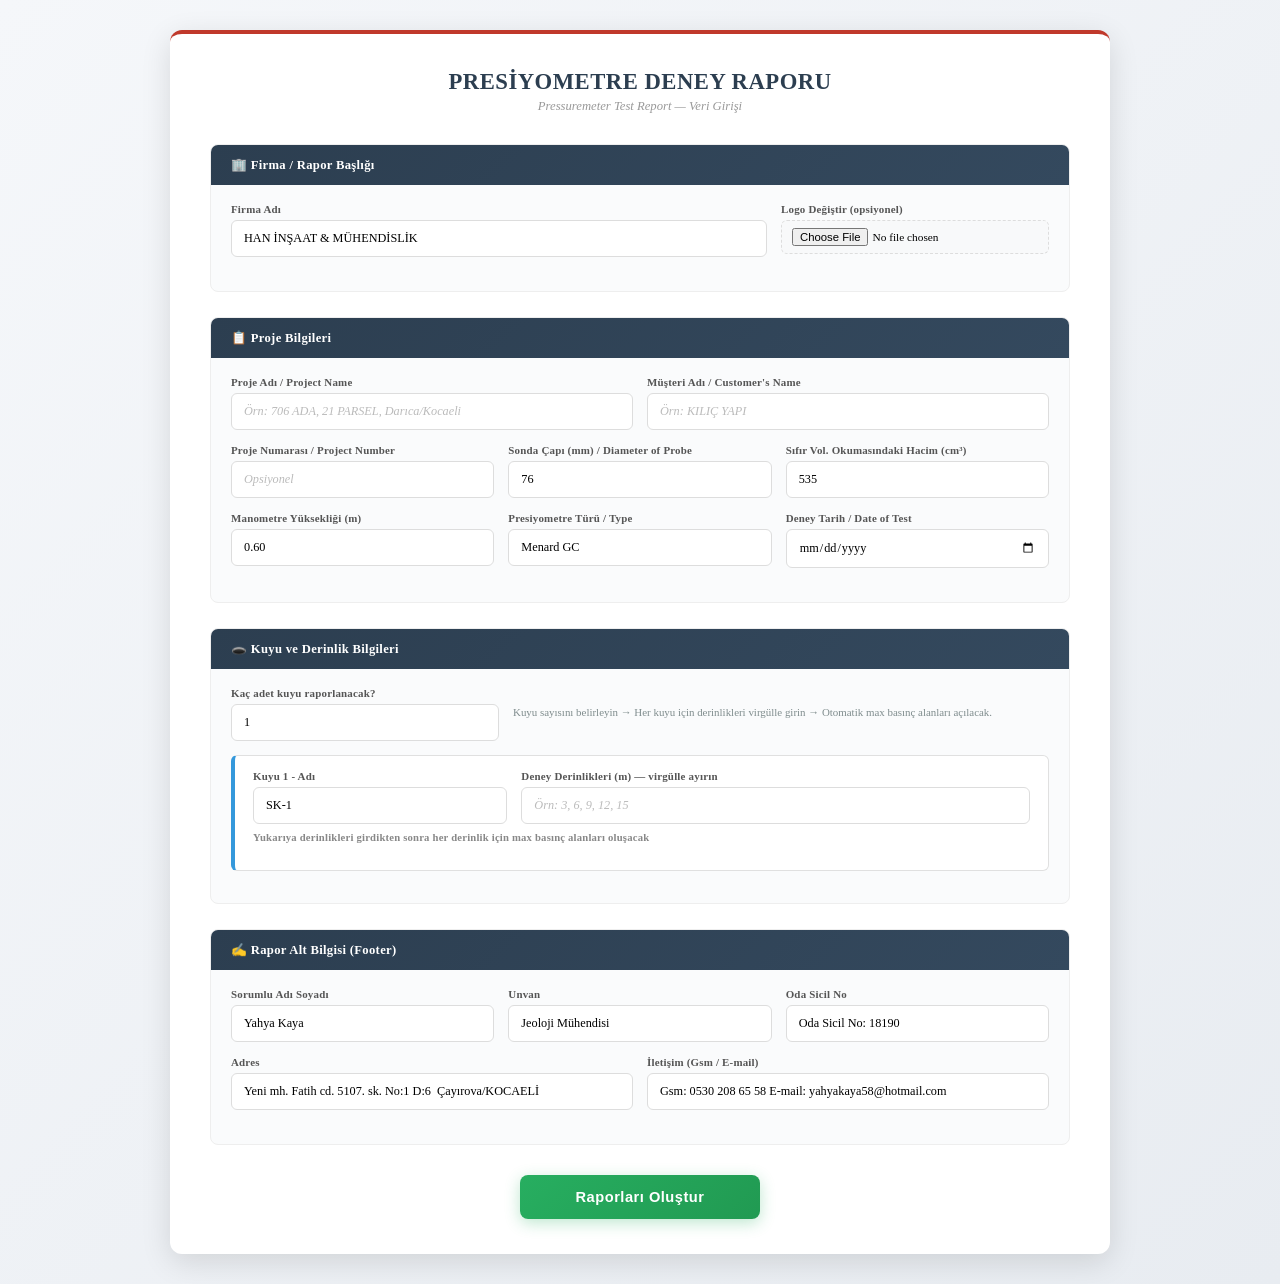
==== templates/index.html @ 732aefa0 "Add files via upload" ====
<!DOCTYPE html>
<html lang="tr">
<head>
    <meta charset="UTF-8">
    <meta name="viewport" content="width=device-width, initial-scale=1.0">
    <title>Presiyometre Deney Raporu - Veri Girişi</title>
    <link rel="stylesheet" href="/static/style.css">
</head>
<body>
    <div class="form-container">
        <h1>PRESİYOMETRE DENEY RAPORU</h1>
        <h2>Pressuremeter Test Report — Veri Girişi</h2>

        <form action="/rapor" method="POST" id="mainForm" enctype="multipart/form-data">
            <!-- FİRMA / BAŞLIK BİLGİLERİ -->
            <div class="form-section">
                <h3>🏢 Firma / Rapor Başlığı</h3>

                <div class="form-row">
                    <div class="form-group wide">
                        <label>Firma Adı</label>
                        <input type="text" name="firma_adi" value="HAN İNŞAAT & MÜHENDİSLİK">
                    </div>
                    <div class="form-group">
                        <label>Logo Değiştir (opsiyonel)</label>
                        <input type="file" name="logo_dosya" accept="image/*">
                    </div>
                </div>
            </div>

            <!-- GENEL BİLGİLER -->
            <div class="form-section">
                <h3>📋 Proje Bilgileri</h3>

                <div class="form-row">
                    <div class="form-group wide">
                        <label>Proje Adı / Project Name</label>
                        <input type="text" name="proje_adi" placeholder="Örn: 706 ADA, 21 PARSEL, Darıca/Kocaeli" required>
                    </div>
                    <div class="form-group wide">
                        <label>Müşteri Adı / Customer's Name</label>
                        <input type="text" name="musteri_adi" placeholder="Örn: KILIÇ YAPI" required>
                    </div>
                </div>

                <div class="form-row">
                    <div class="form-group">
                        <label>Proje Numarası / Project Number</label>
                        <input type="text" name="proje_numarasi" placeholder="Opsiyonel">
                    </div>
                    <div class="form-group">
                        <label>Sonda Çapı (mm) / Diameter of Probe</label>
                        <input type="number" name="sonda_capi" value="76" required>
                    </div>
                    <div class="form-group">
                        <label>Sıfır Vol. Okumasındaki Hacim (cm³)</label>
                        <input type="number" name="sifir_vol_hacim" value="535" required>
                    </div>
                </div>

                <div class="form-row">
                    <div class="form-group">
                        <label>Manometre Yüksekliği (m)</label>
                        <input type="number" name="manometre_yuksekligi" value="0.60" step="0.01" required>
                    </div>
                    <div class="form-group">
                        <label>Presiyometre Türü / Type</label>
                        <input type="text" name="presiyometre_turu" value="Menard GC" required>
                    </div>
                    <div class="form-group">
                        <label>Deney Tarih / Date of Test</label>
                        <input type="date" name="deney_tarih">
                    </div>
                </div>
            </div>

            <!-- KUYU ve DERİNLİK BİLGİLERİ -->
            <div class="form-section">
                <h3>🕳️ Kuyu ve Derinlik Bilgileri</h3>

                <div class="form-row">
                    <div class="form-group">
                        <label>Kaç adet kuyu raporlanacak?</label>
                        <input type="number" id="kuyuSayisi" min="1" max="10" value="1" 
                               onchange="generateKuyuFields()" oninput="generateKuyuFields()">
                    </div>
                    <div class="form-group wide">
                        <p style="font-size:0.82em; color:#7f8c8d; margin-top:18px; line-height:1.4;">
                            Kuyu sayısını belirleyin → Her kuyu için derinlikleri virgülle girin → Otomatik max basınç alanları açılacak.
                        </p>
                    </div>
                </div>

                <div id="kuyuContainer"></div>

                <!-- Toplam rapor sayısı -->
                <div id="raporOzet" class="rapor-ozet" style="display:none;">
                    <strong>Toplam oluşturulacak rapor sayısı: <span id="toplamRapor">0</span></strong>
                </div>
            </div>

            <!-- FOOTER / İMZA BİLGİLERİ -->
            <div class="form-section">
                <h3>✍️ Rapor Alt Bilgisi (Footer)</h3>

                <div class="form-row">
                    <div class="form-group">
                        <label>Sorumlu Adı Soyadı</label>
                        <input type="text" name="sorumlu_adi" value="Yahya Kaya">
                    </div>
                    <div class="form-group">
                        <label>Unvan</label>
                        <input type="text" name="sorumlu_unvan" value="Jeoloji Mühendisi">
                    </div>
                    <div class="form-group">
                        <label>Oda Sicil No</label>
                        <input type="text" name="sicil_no" value="Oda Sicil No: 18190">
                    </div>
                </div>

                <div class="form-row">
                    <div class="form-group wide">
                        <label>Adres</label>
                        <input type="text" name="adres" value="Yeni mh. Fatih cd. 5107. sk. No:1 D:6  Çayırova/KOCAELİ">
                    </div>
                    <div class="form-group wide">
                        <label>İletişim (Gsm / E-mail)</label>
                        <input type="text" name="iletisim" value="Gsm: 0530 208 65 58 E-mail: yahyakaya58@hotmail.com">
                    </div>
                </div>
            </div>

            <button type="submit" class="btn-generate">Raporları Oluştur</button>
        </form>
    </div>

    <script>
        function generateKuyuFields() {
            const sayi = parseInt(document.getElementById('kuyuSayisi').value) || 1;
            const container = document.getElementById('kuyuContainer');
            container.innerHTML = '';

            for (let i = 1; i <= sayi; i++) {
                const div = document.createElement('div');
                div.className = 'kuyu-block';
                div.innerHTML = `
                    <div class="kuyu-header">
                        <div class="form-row">
                            <div class="form-group">
                                <label>Kuyu ${i} - Adı</label>
                                <input type="text" name="kuyu_${i}_adi" value="SK-${i}" required>
                            </div>
                            <div class="form-group wide">
                                <label>Deney Derinlikleri (m) — virgülle ayırın</label>
                                <input type="text" name="kuyu_${i}_derinlikler" 
                                       placeholder="Örn: 3, 6, 9, 12, 15" required
                                       oninput="generateBasincFields(${i}); updateRaporSayisi();"
                                       id="derinlik_${i}">
                            </div>
                        </div>
                        <div class="form-row" id="basinc_container_${i}">
                            <div class="form-group wide">
                                <label style="color:#888; font-size:0.8em;">Yukarıya derinlikleri girdikten sonra her derinlik için max basınç alanları oluşacak</label>
                            </div>
                        </div>
                    </div>
                `;
                container.appendChild(div);
            }

            // Hidden input for kuyu sayısı
            let hiddenInput = document.getElementById('kuyuSayisiHidden');
            if (!hiddenInput) {
                hiddenInput = document.createElement('input');
                hiddenInput.type = 'hidden';
                hiddenInput.id = 'kuyuSayisiHidden';
                hiddenInput.name = 'kuyu_sayisi';
                container.appendChild(hiddenInput);
            }
            hiddenInput.value = sayi;

            updateRaporSayisi();
        }

        function generateBasincFields(kuyuIdx) {
            const derinlikInput = document.getElementById(`derinlik_${kuyuIdx}`);
            const container = document.getElementById(`basinc_container_${kuyuIdx}`);
            const derinlikler = derinlikInput.value.split(',').filter(d => d.trim() !== '');
            
            if (derinlikler.length === 0) {
                container.innerHTML = `<div class="form-group wide">
                    <label style="color:#888; font-size:0.8em;">Yukarıya derinlikleri girdikten sonra her derinlik için max basınç alanları oluşacak</label>
                </div>`;
                return;
            }

            let html = '<label style="font-size:0.85em; font-weight:600; color:#555; margin-bottom:5px; display:block;">Her derinlik için Max Deney Basıncı (bar):</label><div class="form-row" style="flex-wrap:wrap; gap:8px;">';
            
            derinlikler.forEach((d, idx) => {
                const depth = d.trim();
                html += `
                    <div class="form-group" style="min-width:100px; flex:0 0 auto;">
                        <label style="font-size:0.75em; text-align:center;">${depth} m</label>
                        <input type="number" name="kuyu_${kuyuIdx}_basinc_${idx}" 
                               value="20" min="5" max="60" style="width:80px; text-align:center;" required>
                    </div>`;
            });
            
            html += '</div>';
            container.innerHTML = html;
        }

        function updateRaporSayisi() {
            const sayi = parseInt(document.getElementById('kuyuSayisi').value) || 1;
            let toplam = 0;

            for (let i = 1; i <= sayi; i++) {
                const input = document.querySelector(`[name="kuyu_${i}_derinlikler"]`);
                if (input && input.value.trim()) {
                    const derinlikler = input.value.split(',').filter(d => d.trim() !== '');
                    toplam += derinlikler.length;
                }
            }

            const ozetDiv = document.getElementById('raporOzet');
            const toplamSpan = document.getElementById('toplamRapor');
            if (toplam > 0) {
                ozetDiv.style.display = 'block';
                toplamSpan.textContent = toplam;
            } else {
                ozetDiv.style.display = 'none';
            }
        }

        // Sayfa yüklendiğinde ilk kuyu alanını oluştur
        generateKuyuFields();
    </script>
</body>
</html>
---- static/style.css ----
/* ===== GENEL SAYFA AYARLARI ===== */
@page {
    size: A4;
    margin: 5mm 5mm 3mm 5mm;
}

* {
    margin: 0;
    padding: 0;
    box-sizing: border-box;
}

body {
    font-family: 'Times New Roman', Times, serif;
    font-size: 10pt;
    background: linear-gradient(135deg, #f5f7fa 0%, #e8ecf1 100%);
    min-height: 100vh;
}

/* ===== RAPOR SAYFASI ===== */
.rapor-sayfa {
    width: 200mm;
    min-height: 287mm;
    margin: 10mm auto;
    padding: 5mm;
    padding-bottom: 20px;
    background: white;
    box-shadow: 0 2px 10px rgba(0,0,0,0.2);
    position: relative;
}

.sayfa-altbilgi {
    position: absolute;
    bottom: 5px;
    left: 5mm;
    right: 5mm;
    text-align: center;
    font-size: 7.5pt;
    font-weight: bold;
    border-top: 1px solid #000;
    padding-top: 2px;
}

.sayfa-imza {
    position: absolute;
    bottom: 30px;
    right: 15mm;
    text-align: center;
    font-size: 10pt;
    line-height: 1.3;
}

@media print {
    body { background: white; }
    .rapor-sayfa {
        width: 100%;
        margin: 0;
        padding: 5mm;
        box-shadow: none;
        page-break-after: always;
    }
    .no-print { display: none !important; }
}


/* ===== BAŞLIK KISMI ===== */
.header-section {
    display: flex;
    align-items: center;
    border: 1px solid #000;
    margin-bottom: 0;
}

.header-logo {
    width: 80px;
    padding: 5px;
    border-right: 1px solid #000;
    display: flex;
    align-items: center;
    justify-content: center;
}

.header-logo img {
    max-width: 70px;
    max-height: 45px;
}

.header-title {
    flex: 1;
    text-align: center;
    padding: 8px;
}

.header-title .tr-title {
    font-size: 14pt;
    font-weight: bold;
}

.header-title .firma-adi {
    font-size: 12pt;
    font-weight: bold;
    font-style: italic;
    margin-bottom: 2px;
}

.header-title .en-title {
    font-size: 10pt;
    font-style: italic;
    color: #333;
}

/* ===== BİLGİ TABLOSU ===== */
.info-table {
    width: 100%;
    border-collapse: collapse;
    margin-bottom: 0;
}

.info-table td {
    border: 1px solid #000;
    padding: 1px 3px;
    vertical-align: middle;
    height: 18px;
}

.info-table .label-cell {
    background-color: #FFE4C4;
    font-style: italic;
    width: 15%;
}

.info-table .label-cell .tr-text {
    font-weight: bold;
    font-size: 8pt;
    display: block;
}

.info-table .label-cell .en-text {
    font-size: 7pt;
    font-style: italic;
    color: #555;
    display: block;
}

.info-table .value-cell {
    text-align: center;
    font-size: 9pt;
}

.info-table .value-cell.bold {
    font-weight: bold;
    font-size: 10pt;
}

/* ===== VERİ TABLOSU ===== */
.data-table {
    width: 100%;
    border-collapse: collapse;
    margin-bottom: 0;
}

.data-table th,
.data-table td {
    border: 1px solid #000;
    text-align: center;
    vertical-align: middle;
    padding: 2px 3px;
}

.data-table thead th {
    background-color: #FFFFCC;
    font-size: 7pt;
    font-weight: bold;
    font-style: italic;
    height: 32px;
    padding: 1px 2px;
}

.data-table thead th .tr-text {
    font-weight: bold;
    font-size: 8pt;
    display: block;
}

.data-table thead th .en-text {
    font-weight: normal;
    font-size: 7pt;
    font-style: italic;
    color: #555;
    display: block;
}

.data-table thead .unit-row th {
    height: 14px;
    font-size: 7pt;
    font-weight: normal;
    font-style: italic;
}

.data-table tbody td {
    height: 12px;
    font-size: 7.5pt;
    padding: 0px 2px;
}

.data-table tbody td.kademe {
    font-weight: bold;
    background-color: #f9f9f9;
}

/* ===== BELİRLENEN DEĞERLER ===== */
.results-table {
    width: 100%;
    border-collapse: collapse;
    margin-top: 2px;
}

.results-table td {
    border: 1px solid #000;
    padding: 4px 6px;
    text-align: center;
    vertical-align: middle;
    height: 26px;
}

.results-table .result-label {
    background-color: #FFFFCC;
    font-size: 8pt;
    font-weight: bold;
    font-style: italic;
}

.results-table .result-value {
    font-size: 11pt;
    font-weight: bold;
}

.results-table .section-title {
    text-align: left;
    font-size: 9pt;
    font-weight: bold;
    font-style: italic;
}

/* ===== GRAFİK ALANI ===== */
.chart-section {
    margin-top: 3px;
    border: 1px solid #ccc;
    padding: 3px;
}

.chart-section .chart-title {
    text-align: center;
    font-size: 9pt;
    font-weight: bold;
    font-style: italic;
    margin-bottom: 5px;
}

.chart-container {
    width: 100%;
    height: 250px;
    display: flex;
    align-items: center;
    justify-content: center;
    color: #999;
    font-style: italic;
}

/* ===== ALT HESAPLAMA ===== */
.bottom-calc-table {
    width: 100%;
    border-collapse: collapse;
    margin-top: 2px;
}

.bottom-calc-table td {
    border: 1px solid #000;
    padding: 3px 5px;
    text-align: center;
    vertical-align: middle;
    height: 22px;
    font-size: 8pt;
}

.bottom-calc-table .calc-label {
    background-color: #FFFFCC;
    font-weight: bold;
    font-style: italic;
}

.bottom-calc-table .calc-value {
    font-size: 10pt;
    font-weight: bold;
}

/* ===== ALT NOTLAR ===== */
.footer-notes {
    margin-top: 3px;
    font-size: 6.5pt;
    font-style: italic;
    color: #333;
    line-height: 1.2;
    border-top: 1px solid #000;
    padding-top: 2px;
}

/* ===== FOOTER TABLOSU ===== */
.footer-table {
    width: 100%;
    border-collapse: collapse;
    margin-top: 3px;
}

.footer-table td {
    border: none;
    padding: 2px 5px;
    vertical-align: middle;
}

.footer-table .footer-empty {
    width: 25%;
}

.footer-table .footer-signature {
    text-align: center;
    font-size: 10pt;
    line-height: 1.3;
}

.footer-table .footer-address {
    text-align: center;
    font-size: 8pt;
    font-weight: bold;
    line-height: 1.3;
}

/* ===== GİRİŞ FORMU ===== */
.form-container {
    max-width: 940px;
    margin: 30px auto;
    background: white;
    padding: 35px 40px;
    border-radius: 12px;
    box-shadow: 0 8px 30px rgba(0,0,0,0.12);
    border-top: 4px solid #c0392b;
}

.form-container h1 {
    text-align: center;
    color: #2c3e50;
    margin-bottom: 4px;
    font-size: 1.7em;
    letter-spacing: 0.5px;
}

.form-container h2 {
    text-align: center;
    color: #999;
    font-weight: normal;
    font-style: italic;
    margin-bottom: 30px;
    font-size: 0.95em;
}

.form-section {
    margin-bottom: 25px;
    padding: 20px;
    background: #fafbfc;
    border-radius: 8px;
    border: 1px solid #eee;
}

.form-section h3 {
    color: #2c3e50;
    margin: -20px -20px 18px -20px;
    padding: 12px 20px;
    background: linear-gradient(135deg, #2c3e50, #34495e);
    color: white;
    border-radius: 7px 7px 0 0;
    font-size: 0.95em;
    letter-spacing: 0.3px;
}

.form-row {
    display: flex;
    gap: 14px;
    margin-bottom: 14px;
    flex-wrap: wrap;
}

.form-group {
    flex: 1;
    min-width: 180px;
}

.form-group.wide {
    flex: 2;
    min-width: 280px;
}

.form-group label {
    display: block;
    margin-bottom: 5px;
    font-size: 0.82em;
    color: #555;
    font-weight: 600;
    letter-spacing: 0.2px;
}

.form-group input,
.form-group select {
    width: 100%;
    padding: 10px 12px;
    border: 1.5px solid #ddd;
    border-radius: 6px;
    font-size: 0.92em;
    font-family: 'Segoe UI', 'Times New Roman', serif;
    transition: border-color 0.3s, box-shadow 0.3s;
    background: white;
}

.form-group input:focus,
.form-group select:focus {
    outline: none;
    border-color: #3498db;
    box-shadow: 0 0 0 3px rgba(52, 152, 219, 0.1);
}

.form-group input[type="file"] {
    padding: 7px 10px;
    font-size: 0.85em;
    border-style: dashed;
    background: #f8f9fa;
    cursor: pointer;
}

.form-group input::placeholder {
    color: #bbb;
    font-style: italic;
}

.btn-generate {
    display: block;
    margin: 30px auto 0;
    background: linear-gradient(135deg, #27ae60, #219a52);
    color: white;
    border: none;
    padding: 14px 55px;
    font-size: 1.1em;
    font-weight: bold;
    border-radius: 8px;
    cursor: pointer;
    transition: transform 0.2s, box-shadow 0.2s;
    box-shadow: 0 4px 15px rgba(39, 174, 96, 0.3);
    letter-spacing: 0.5px;
}

.btn-generate:hover {
    transform: translateY(-2px);
    box-shadow: 0 6px 20px rgba(39, 174, 96, 0.4);
}

.btn-generate:active {
    transform: translateY(0);
}

.btn-print {
    display: inline-block;
    background: linear-gradient(135deg, #2c3e50, #34495e);
    color: white;
    border: none;
    padding: 10px 28px;
    font-size: 0.95em;
    border-radius: 6px;
    cursor: pointer;
    transition: background 0.3s;
}

.btn-print:hover {
    background: linear-gradient(135deg, #1a252f, #2c3e50);
}

/* ===== KUYU BLOKLARI ===== */
.kuyu-block {
    background: white;
    border: 1.5px solid #e0e0e0;
    border-left: 4px solid #3498db;
    border-radius: 6px;
    padding: 14px 18px;
    margin-bottom: 12px;
    transition: border-color 0.3s, box-shadow 0.3s;
}

.kuyu-block:hover {
    border-left-color: #2980b9;
    box-shadow: 0 2px 8px rgba(52, 152, 219, 0.1);
}

.kuyu-block .form-row {
    margin-bottom: 8px;
}

.rapor-ozet {
    background: linear-gradient(135deg, #d4edda, #c3e6cb);
    border: 1px solid #28a745;
    border-radius: 6px;
    padding: 14px 20px;
    margin-top: 15px;
    text-align: center;
    font-size: 1.05em;
    color: #155724;
    font-weight: 500;
}
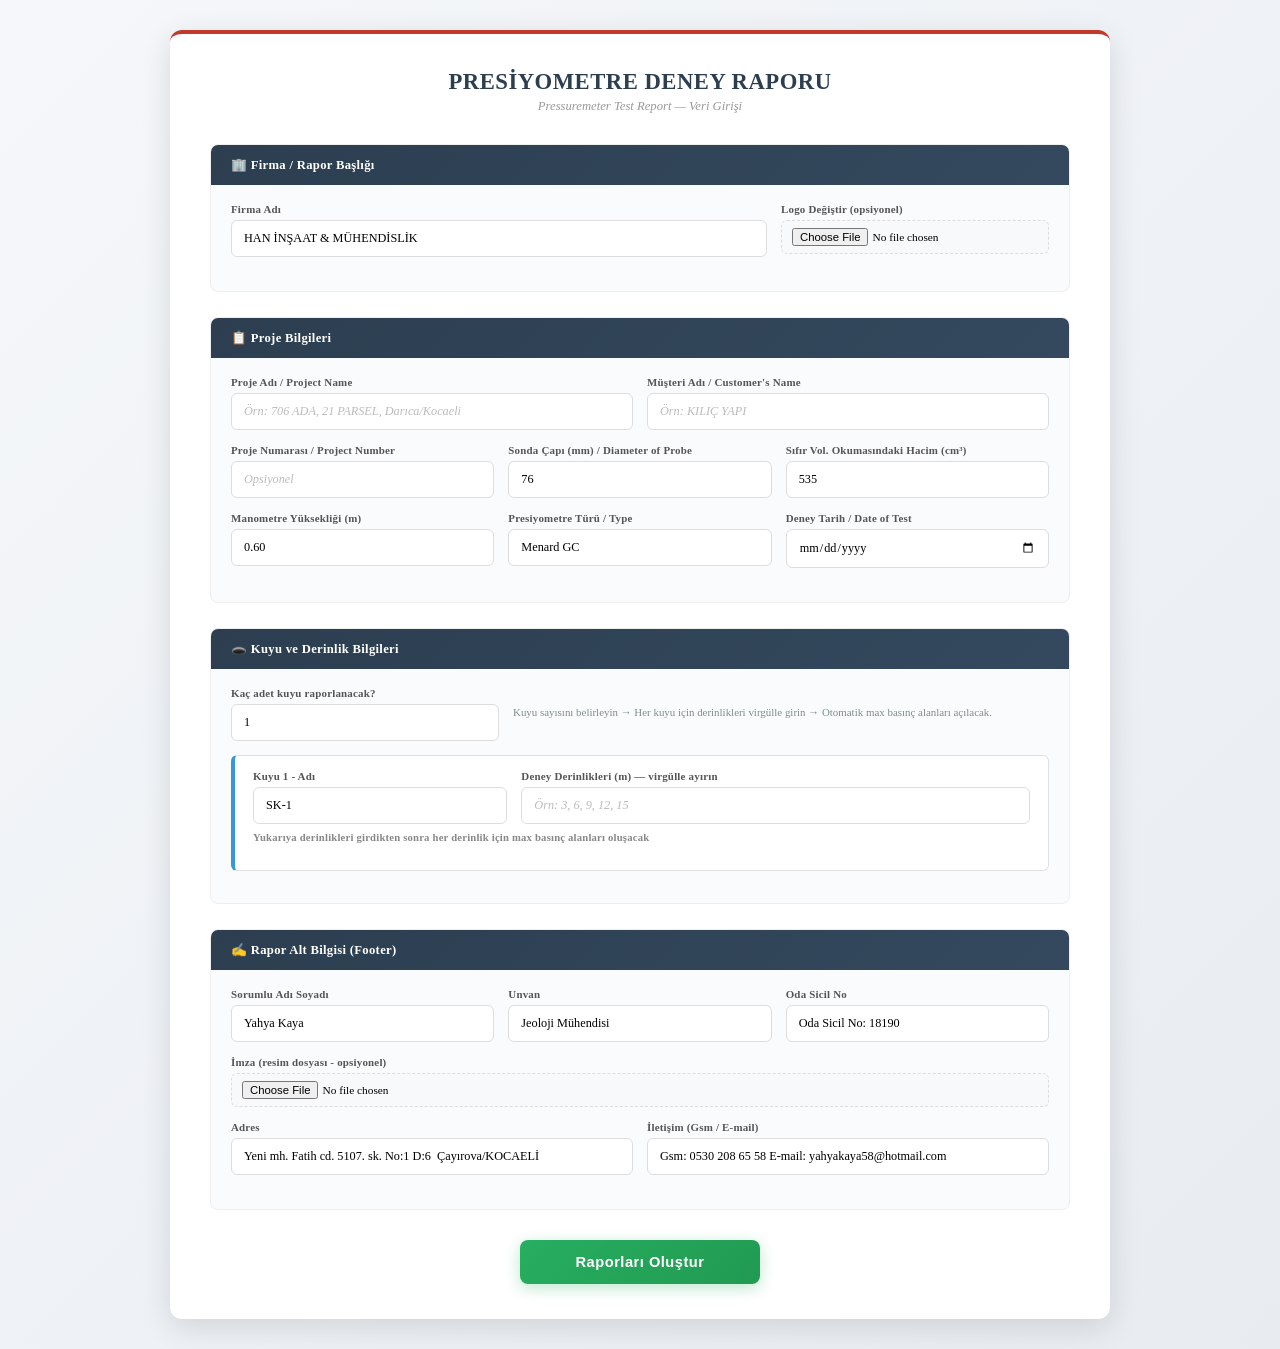
==== commit 26a37359: "Add files via upload" ====
--- a/templates/index.html
+++ b/templates/index.html
@@ -115,6 +115,13 @@
                     <div class="form-group">
                         <label>Oda Sicil No</label>
                         <input type="text" name="sicil_no" value="Oda Sicil No: 18190">
+                    </div>
+                </div>
+
+                <div class="form-row">
+                    <div class="form-group">
+                        <label>İmza (resim dosyası - opsiyonel)</label>
+                        <input type="file" name="imza_dosya" accept="image/*">
                     </div>
                 </div>
 
--- a/static/style.css
+++ b/static/style.css
@@ -62,6 +62,66 @@
     .no-print { display: none !important; }
 }
 
+/* ===== MOBİL UYUMLULUK ===== */
+@media screen and (max-width: 768px) {
+    * {
+        -webkit-text-size-adjust: 100%;
+        -moz-text-size-adjust: 100%;
+        text-size-adjust: 100%;
+    }
+    .rapor-sayfa {
+        padding: 3mm;
+        padding-bottom: 45px;
+        position: relative;
+        min-height: 287mm;
+    }
+    .bottom-calc-table td {
+        font-size: 6pt;
+        padding: 2px 2px;
+        height: auto;
+    }
+    .bottom-calc-table .calc-value {
+        font-size: 7pt;
+    }
+    .footer-notes {
+        font-size: 4.5pt;
+        line-height: 1.1;
+        -webkit-text-size-adjust: none;
+        text-size-adjust: none;
+    }
+    .sayfa-imza {
+        position: absolute;
+        bottom: 25px;
+        right: 3mm;
+        text-align: right;
+        font-size: 6.5pt;
+        -webkit-text-size-adjust: none;
+        text-size-adjust: none;
+    }
+    .sayfa-altbilgi {
+        position: absolute;
+        bottom: 5px;
+        left: 3mm;
+        right: 3mm;
+        font-size: 5.5pt;
+        white-space: nowrap;
+        overflow: hidden;
+        text-overflow: ellipsis;
+        -webkit-text-size-adjust: none;
+        text-size-adjust: none;
+    }
+    .chart-container {
+        height: 160px !important;
+    }
+    .data-table {
+        font-size: 6.5pt;
+    }
+    .info-table td {
+        font-size: 7pt;
+        padding: 2px 3px;
+    }
+}
+
 
 /* ===== BAŞLIK KISMI ===== */
 .header-section {
